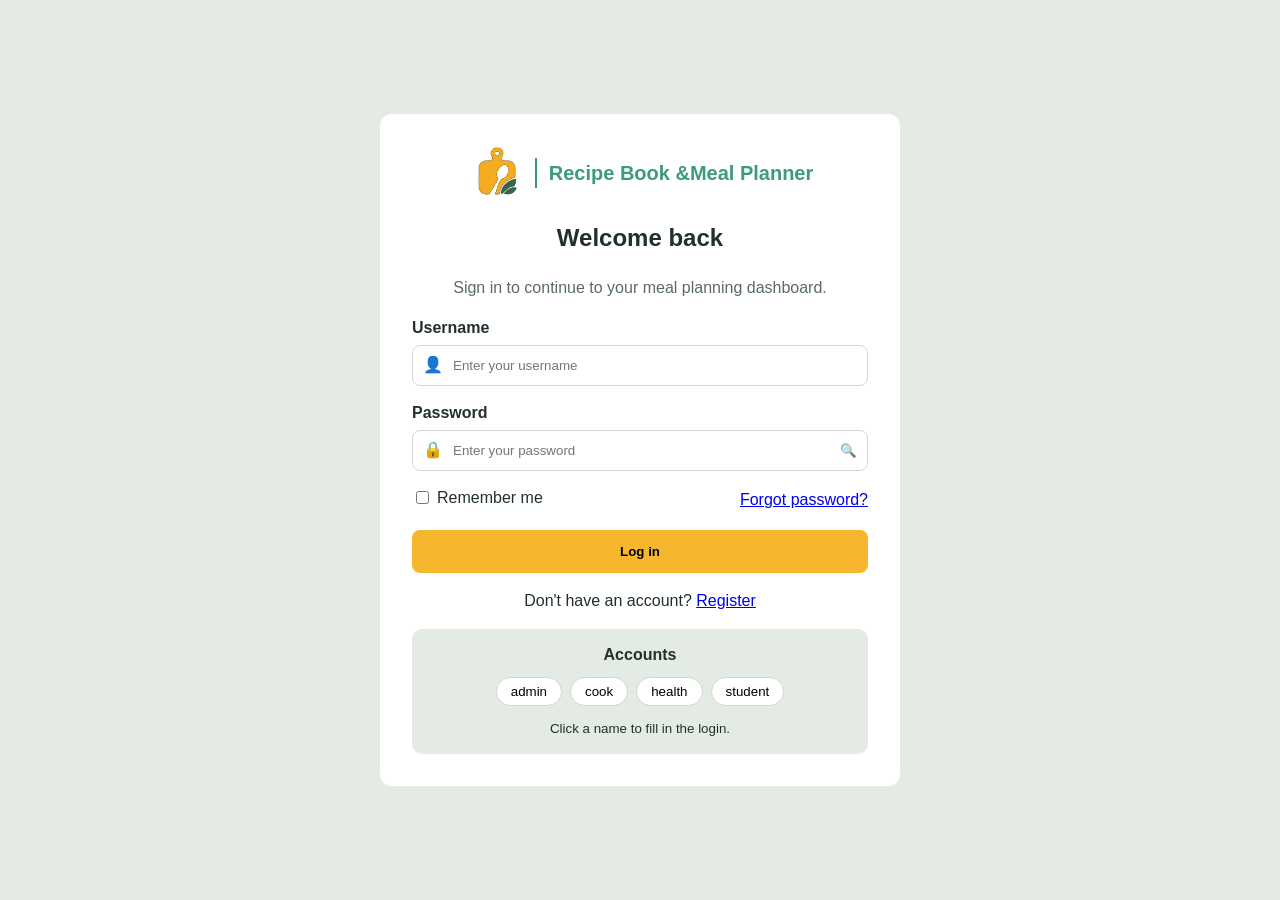
==== HomeIndex.html @ 50d80464 "Name change" ====
<!DOCTYPE html>
<html lang="en">
<head>
  <meta charset="UTF-8">
  <meta name="viewport" content="width=device-width, initial-scale=1">
  <title>Log in | Recipe Book &  Meal Planner</title>
  
  <link rel="stylesheet" href="css/login.css">
</head>
<body>
  <div class="split">
    <div class="form">
      <div class="brand">
        <img src="images/logo.png" alt="" width="56">
        <span class="brandName">Recipe Book &Meal Planner</span>
      </div>

      <h2 style="text-align: center;">Welcome back</h2>
      <p style="color: #5B6B64; text-align: center;">Sign in to continue to your meal planning dashboard.</p>

      <form id="loginForm">
        <div class="field">
          <label for="username">Username</label>

          <div class="input">
            <span>👤</span>
            <input type="text" id="username" placeholder="Enter your username" >
          </div>

          <p class="field-error" id="usernameError" role="alert"></p>
        </div>

        <div class="field">
          <label for="password">Password</label>

          <div class="input">
            <span>🔒</span>
            <input type="password" id="password" placeholder="Enter your password">
            <button type="button" id="eye" class="eye" >
              <span>🔍</span>
            </button>
          </div>

          <p class="field-error" id="passwordError" role="alert"></p>
        </div>

        <div class="row">
          <label class="check">
            <input type="checkbox" id="remember">Remember me
          </label>
          <a href="#" id="forgotLink">Forgot password?</a>
        </div>

        <p id="notice" class="notice" hidden></p>

        <button type="submit" class="btn">Log in</button>
      </form>

      <p class="alt"> Don't have an account?
        <a href="pages/register.html">Register</a>
      </p>

      <div class="demo">
        <strong>Accounts</strong>

        <div class="chips">
          <button type="button" data-user="admin" data-pass="admin123">admin</button>
          <button type="button" data-user="cook" data-pass="cook123">cook</button>
          <button type="button" data-user="health" data-pass="health123">health</button>
          <button type="button" data-user="student" data-pass="student123">student</button>
        </div>

        <small>Click a name to fill in the login.</small>
      </div>
    </div>
  </div>

  <script src="js/login.js"></script>
</body>
</html>
---- css/login.css ----
* {
  box-sizing: border-box;
}

body {
  margin: 0;
  font-family: Arial, sans-serif;
  color: #22302B;
  background-color: #FBFBF7;
  line-height: 1.5;
}

.split {
  min-height: 100vh;
  display: flex;
  justify-content: center;
  align-items: center;
  padding: 24px;
  background-color: #E4EBE5;
}

.form {
  width: 100%;
  max-width: 520px;
  padding: 32px;
  background-color: white;
  border-radius: 12px;
}

.brand {
  display: flex;
  align-items: center;
  gap: 12px;
  justify-content: center;
  margin-bottom: 20px;
  color: #3c9b7b;
}

.brandName {
  padding-left: 12px;
  border-left: 2px solid currentColor;
  font-size: 20px;
  font-weight: bold;
}

.sub {
  margin: 8px 0 25px;
  color: #5B6B64;
  text-align: center;
}

.field {
  margin-bottom: 15px;
}

label {
  display: block;
  margin-bottom: 5px;
  font-weight: bold;
}

.input {
  display: flex;
  align-items: center;
  gap: 10px;
  padding: 0 10px;
  background-color: white;
  border: 1px solid #CFD6D1;
  border-radius: 8px;
}

.input:focus-within {
  border-color: #2F5D50;
}

.input.invalid {
  border-color: #C8402F;
}

.input input {
  flex: 1;
  min-width: 0;
  padding: 12px 0;
  border: none;
  background: transparent;
}

.input input:focus-visible {
  outline: none;
}

.eye {
  padding: 0;
  border: 0;
  background: transparent;
}

.field-error {
  margin: 5px 0 0;
  color: #C8402F;
}

.field-error:empty {
  display: none;
}

.row {
  display: flex;
  justify-content: space-between;
  align-items: center;
  margin: 15px 0;
}

.check {
  display: flex;
  align-items: center;
  gap: 5px;
  font-weight: normal;
}

.notice {
  margin: 0 0 15px;
  padding: 10px;
  background-color: #E4EBE5;
}

.btn {
  width: 100%;
  padding: 14px;
  border: none;
  border-radius: 8px;
  background-color: #F6B72E;
  font-weight: bold;
  cursor: pointer;
}

.btn:hover {
  background-color: #E8A91C;
}

.alt {
  text-align: center;
}

.demo {
  padding: 14px;
  background-color: #E4EBE5;
  border-radius: 10px;
  text-align: center;
}

.chips {
  display: flex;
  justify-content: center;
  flex-wrap: wrap;
  gap: 8px;
  margin: 10px;
}

.chips button {
  padding: 6px 14px;
  background-color: white;
  border: 1px solid #CFD6D1;
  border-radius: 20px;
}
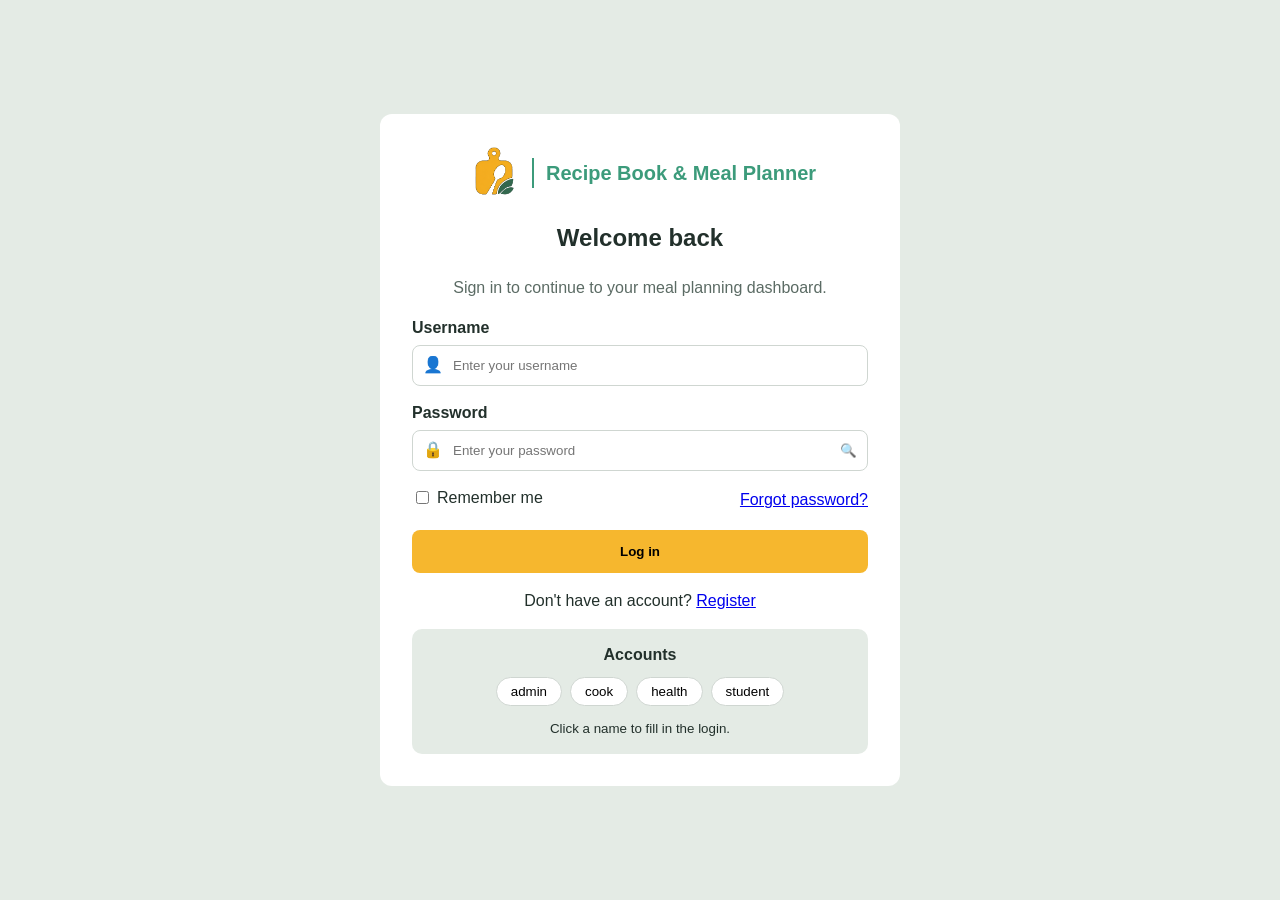
==== commit 198c57a5: "Edited in login, admin and fixed bug in health pages" ====
--- a/HomeIndex.html
+++ b/HomeIndex.html
@@ -3,8 +3,7 @@
 <head>
   <meta charset="UTF-8">
   <meta name="viewport" content="width=device-width, initial-scale=1">
-  <title>Log in | Recipe Book &  Meal Planner</title>
-  
+  <title>Log in | Recipe Book & Meal Planner</title>
   <link rel="stylesheet" href="css/login.css">
 </head>
 <body>
@@ -12,47 +11,40 @@
     <div class="form">
       <div class="brand">
         <img src="images/logo.png" alt="" width="56">
-        <span class="brandName">Recipe Book &Meal Planner</span>
+        <span class="brandName">Recipe Book & Meal Planner</span>
       </div>
 
       <h2 style="text-align: center;">Welcome back</h2>
-      <p style="color: #5B6B64; text-align: center;">Sign in to continue to your meal planning dashboard.</p>
+      <p style="color: #5B6B64; text-align: center;">
+        Sign in to continue to your meal planning dashboard.
+      </p>
 
       <form id="loginForm">
         <div class="field">
           <label for="username">Username</label>
-
           <div class="input">
-            <span>👤</span>
-            <input type="text" id="username" placeholder="Enter your username" >
+            👤 <input type="text" id="username" placeholder="Enter your username" >
           </div>
-
-          <p class="field-error" id="usernameError" role="alert"></p>
+          <p class="fieldError" id="usernameError" role="alert"></p>
         </div>
 
         <div class="field">
           <label for="password">Password</label>
-
-          <div class="input">
-            <span>🔒</span>
-            <input type="password" id="password" placeholder="Enter your password">
-            <button type="button" id="eye" class="eye" >
-              <span>🔍</span>
-            </button>
+          <div class="input"> 
+            🔒 <input type="password" id="password" placeholder="Enter your password" >
+            <button type="button" id="eye" class="eye">🔍</button>
           </div>
-
-          <p class="field-error" id="passwordError" role="alert"></p>
+          <p class="fieldError" id="passwordError" role="alert"></p>
         </div>
 
         <div class="row">
           <label class="check">
-            <input type="checkbox" id="remember">Remember me
+            <input type="checkbox" id="remember"> Remember me
           </label>
           <a href="#" id="forgotLink">Forgot password?</a>
         </div>
 
         <p id="notice" class="notice" hidden></p>
-
         <button type="submit" class="btn">Log in</button>
       </form>
 
@@ -62,14 +54,12 @@
 
       <div class="demo">
         <strong>Accounts</strong>
-
         <div class="chips">
           <button type="button" data-user="admin" data-pass="admin123">admin</button>
           <button type="button" data-user="cook" data-pass="cook123">cook</button>
           <button type="button" data-user="health" data-pass="health123">health</button>
           <button type="button" data-user="student" data-pass="student123">student</button>
         </div>
-
         <small>Click a name to fill in the login.</small>
       </div>
     </div>
--- a/css/login.css
+++ b/css/login.css
@@ -1,7 +1,6 @@
 * {
   box-sizing: border-box;
 }
-
 body {
   margin: 0;
   font-family: Arial, sans-serif;
@@ -9,7 +8,6 @@
   background-color: #FBFBF7;
   line-height: 1.5;
 }
-
 .split {
   min-height: 100vh;
   display: flex;
@@ -18,7 +16,6 @@
   padding: 24px;
   background-color: #E4EBE5;
 }
-
 .form {
   width: 100%;
   max-width: 520px;
@@ -26,7 +23,6 @@
   background-color: white;
   border-radius: 12px;
 }
-
 .brand {
   display: flex;
   align-items: center;
@@ -35,30 +31,20 @@
   margin-bottom: 20px;
   color: #3c9b7b;
 }
-
 .brandName {
   padding-left: 12px;
   border-left: 2px solid currentColor;
   font-size: 20px;
   font-weight: bold;
 }
-
-.sub {
-  margin: 8px 0 25px;
-  color: #5B6B64;
-  text-align: center;
-}
-
 .field {
   margin-bottom: 15px;
 }
-
 label {
   display: block;
   margin-bottom: 5px;
   font-weight: bold;
 }
-
 .input {
   display: flex;
   align-items: center;
@@ -68,15 +54,12 @@
   border: 1px solid #CFD6D1;
   border-radius: 8px;
 }
-
 .input:focus-within {
   border-color: #2F5D50;
 }
-
 .input.invalid {
   border-color: #C8402F;
 }
-
 .input input {
   flex: 1;
   min-width: 0;
@@ -84,46 +67,38 @@
   border: none;
   background: transparent;
 }
-
 .input input:focus-visible {
   outline: none;
 }
-
 .eye {
   padding: 0;
   border: 0;
   background: transparent;
 }
-
-.field-error {
+.fieldError {
   margin: 5px 0 0;
   color: #C8402F;
 }
-
-.field-error:empty {
+.fieldError:empty {
   display: none;
 }
-
 .row {
   display: flex;
   justify-content: space-between;
   align-items: center;
   margin: 15px 0;
 }
-
 .check {
   display: flex;
   align-items: center;
   gap: 5px;
   font-weight: normal;
 }
-
 .notice {
   margin: 0 0 15px;
   padding: 10px;
   background-color: #E4EBE5;
 }
-
 .btn {
   width: 100%;
   padding: 14px;
@@ -133,22 +108,18 @@
   font-weight: bold;
   cursor: pointer;
 }
-
 .btn:hover {
   background-color: #E8A91C;
 }
-
 .alt {
   text-align: center;
 }
-
 .demo {
   padding: 14px;
   background-color: #E4EBE5;
   border-radius: 10px;
   text-align: center;
 }
-
 .chips {
   display: flex;
   justify-content: center;
@@ -156,10 +127,9 @@
   gap: 8px;
   margin: 10px;
 }
-
 .chips button {
   padding: 6px 14px;
   background-color: white;
   border: 1px solid #CFD6D1;
   border-radius: 20px;
-}
+}
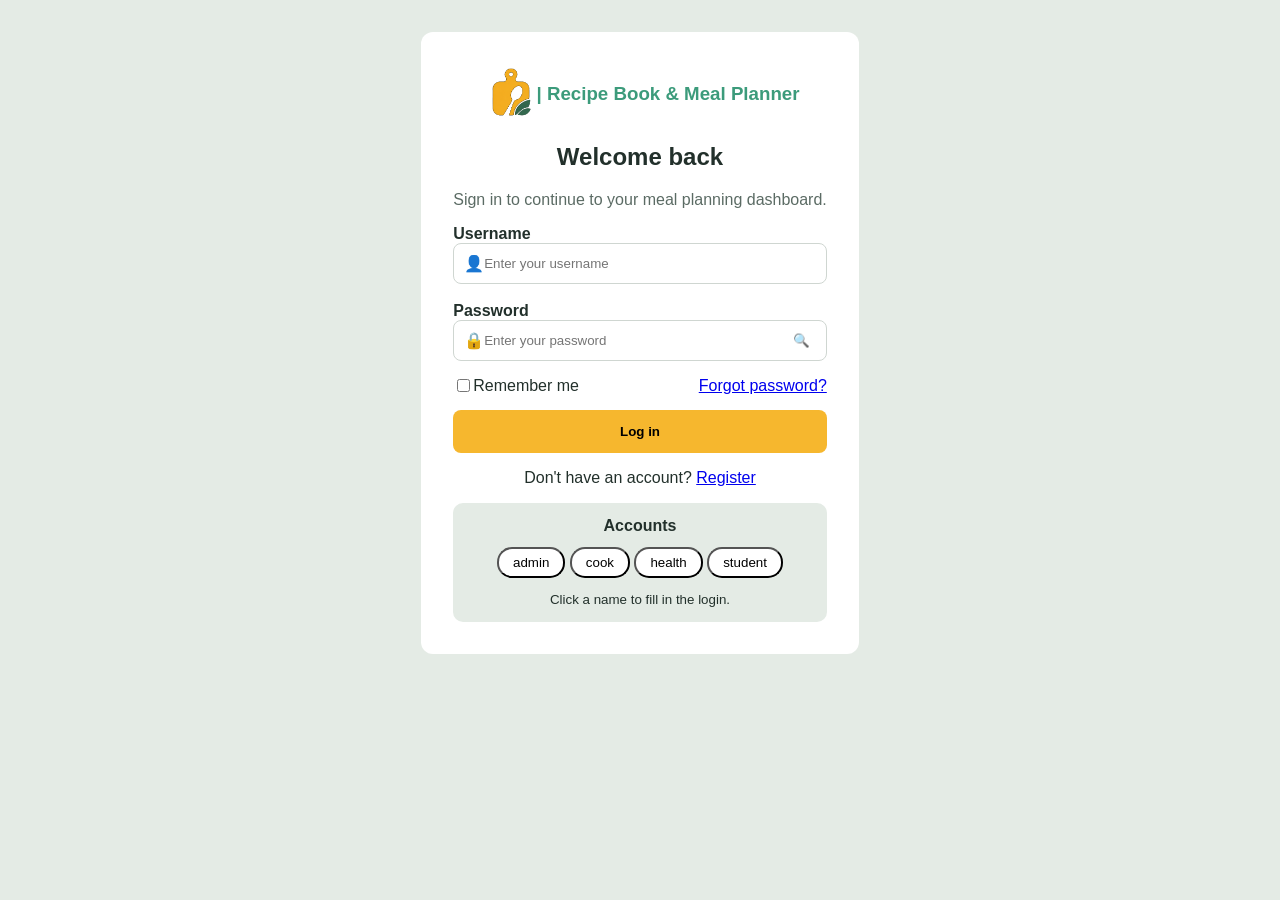
==== commit 6e2441b2: "Fixed issues in the login page" ====
--- a/HomeIndex.html
+++ b/HomeIndex.html
@@ -11,7 +11,7 @@
     <div class="form">
       <div class="brand">
         <img src="images/logo.png" alt="" width="56">
-        <span class="brandName">Recipe Book & Meal Planner</span>
+        <h3> | Recipe Book & Meal Planner</h3>
       </div>
 
       <h2 style="text-align: center;">Welcome back</h2>
@@ -21,16 +21,16 @@
 
       <form id="loginForm">
         <div class="field">
-          <label for="username">Username</label>
-          <div class="input">
+          <label for="username" ><b>Username</b></label>
+          <div class="input" id="usernameBox">
             👤 <input type="text" id="username" placeholder="Enter your username" >
           </div>
-          <p class="fieldError" id="usernameError" role="alert"></p>
+          <p class="fieldError" id="usernameError" role="alert" ></p><br>
         </div>
 
         <div class="field">
-          <label for="password">Password</label>
-          <div class="input"> 
+          <label for="password"><b>Password</b></label>
+          <div class="input" id="passwordBox"> 
             🔒 <input type="password" id="password" placeholder="Enter your password" >
             <button type="button" id="eye" class="eye">🔍</button>
           </div>
--- a/css/login.css
+++ b/css/login.css
@@ -1,24 +1,17 @@
 * {
-  box-sizing: border-box;
+  box-sizing: border-box; 
 }
 body {
-  margin: 0;
-  font-family: Arial, sans-serif;
+  font-family: Arial;
   color: #22302B;
-  background-color: #FBFBF7;
-  line-height: 1.5;
+  background-color: #E4EBE5;
 }
 .split {
-  min-height: 100vh;
   display: flex;
   justify-content: center;
-  align-items: center;
   padding: 24px;
-  background-color: #E4EBE5;
 }
 .form {
-  width: 100%;
-  max-width: 520px;
   padding: 32px;
   background-color: white;
   border-radius: 12px;
@@ -26,36 +19,15 @@
 .brand {
   display: flex;
   align-items: center;
-  gap: 12px;
   justify-content: center;
-  margin-bottom: 20px;
   color: #3c9b7b;
-}
-.brandName {
-  padding-left: 12px;
-  border-left: 2px solid currentColor;
-  font-size: 20px;
-  font-weight: bold;
-}
-.field {
-  margin-bottom: 15px;
-}
-label {
-  display: block;
-  margin-bottom: 5px;
-  font-weight: bold;
 }
 .input {
   display: flex;
   align-items: center;
-  gap: 10px;
   padding: 0 10px;
-  background-color: white;
   border: 1px solid #CFD6D1;
   border-radius: 8px;
-}
-.input:focus-within {
-  border-color: #2F5D50;
 }
 .input.invalid {
   border-color: #C8402F;
@@ -65,18 +37,15 @@
   min-width: 0;
   padding: 12px 0;
   border: none;
-  background: transparent;
 }
 .input input:focus-visible {
   outline: none;
 }
 .eye {
-  padding: 0;
   border: 0;
   background: transparent;
 }
 .fieldError {
-  margin: 5px 0 0;
   color: #C8402F;
 }
 .fieldError:empty {
@@ -91,8 +60,6 @@
 .check {
   display: flex;
   align-items: center;
-  gap: 5px;
-  font-weight: normal;
 }
 .notice {
   margin: 0 0 15px;
@@ -106,11 +73,8 @@
   border-radius: 8px;
   background-color: #F6B72E;
   font-weight: bold;
-  cursor: pointer;
 }
-.btn:hover {
-  background-color: #E8A91C;
-}
+
 .alt {
   text-align: center;
 }
@@ -121,15 +85,10 @@
   text-align: center;
 }
 .chips {
-  display: flex;
-  justify-content: center;
-  flex-wrap: wrap;
-  gap: 8px;
-  margin: 10px;
+  margin: 12px;
 }
 .chips button {
   padding: 6px 14px;
   background-color: white;
-  border: 1px solid #CFD6D1;
-  border-radius: 20px;
+  border-radius: 15px;
 }
